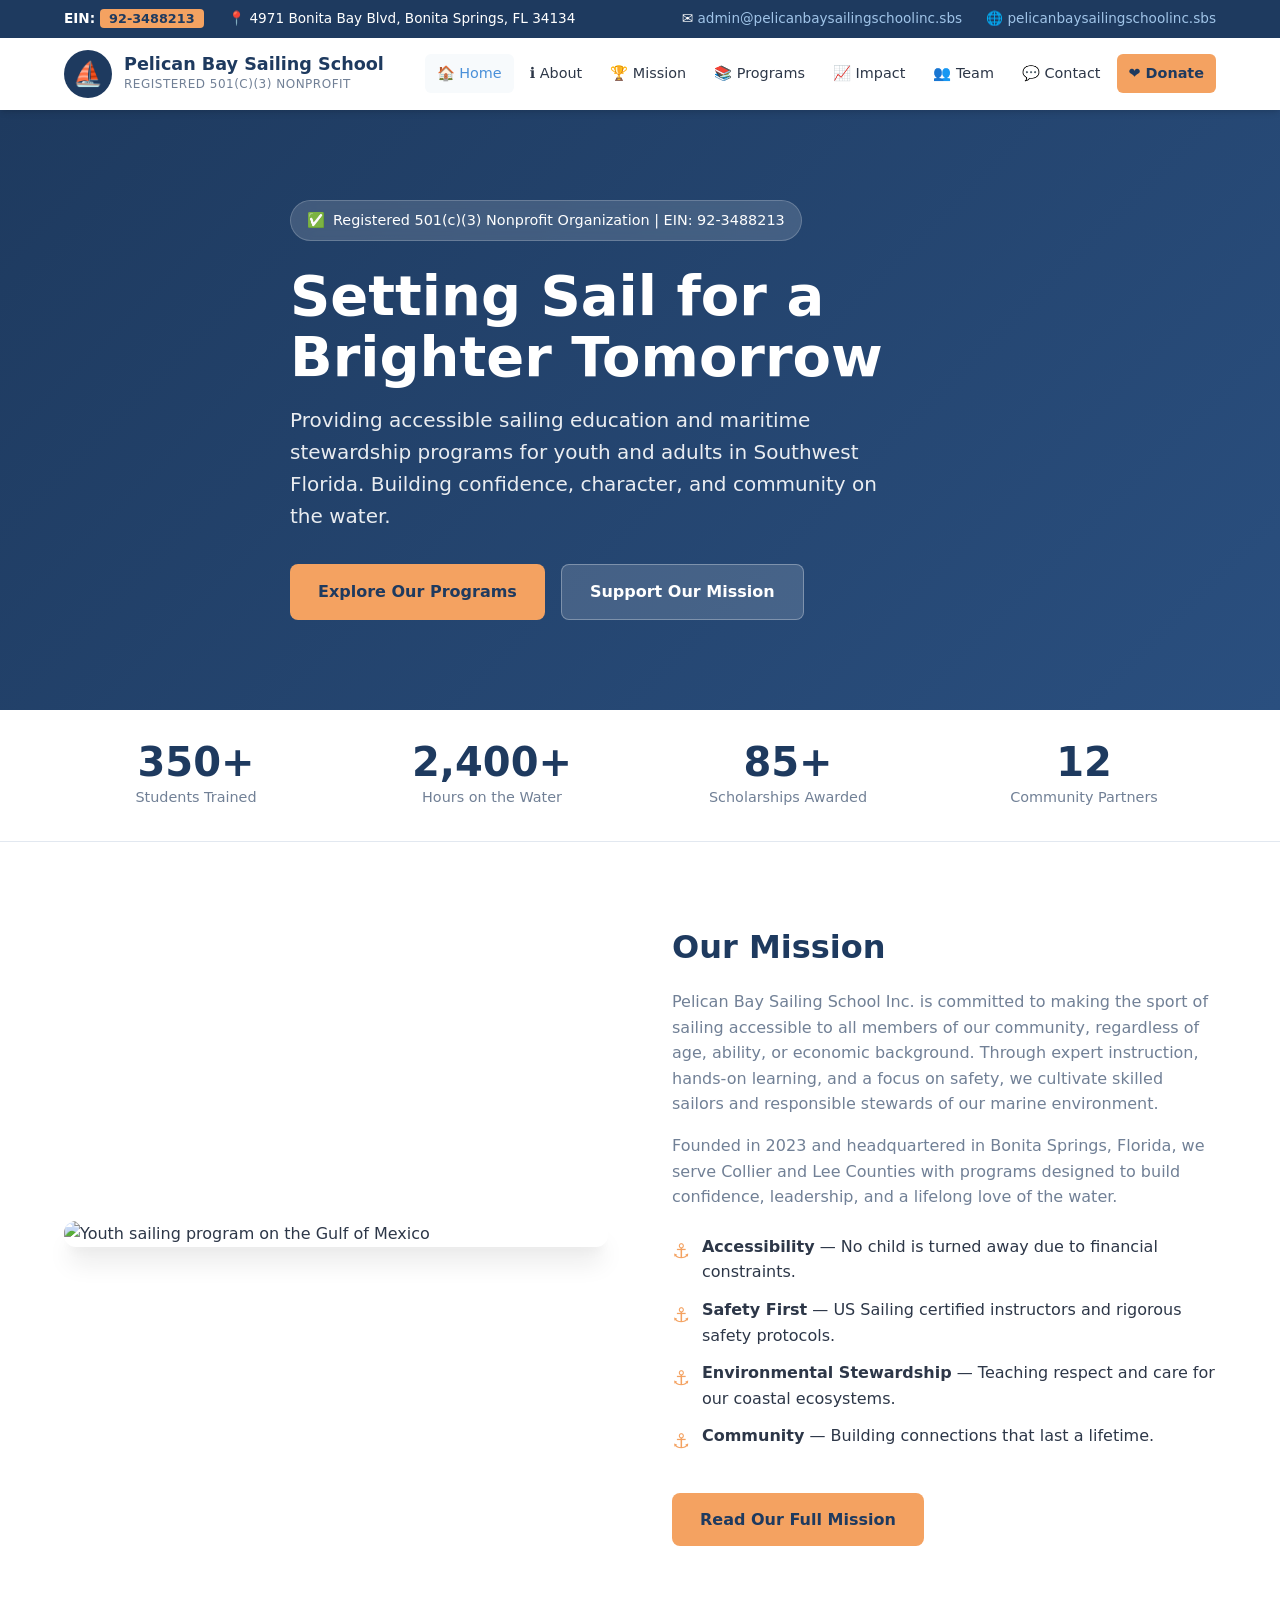
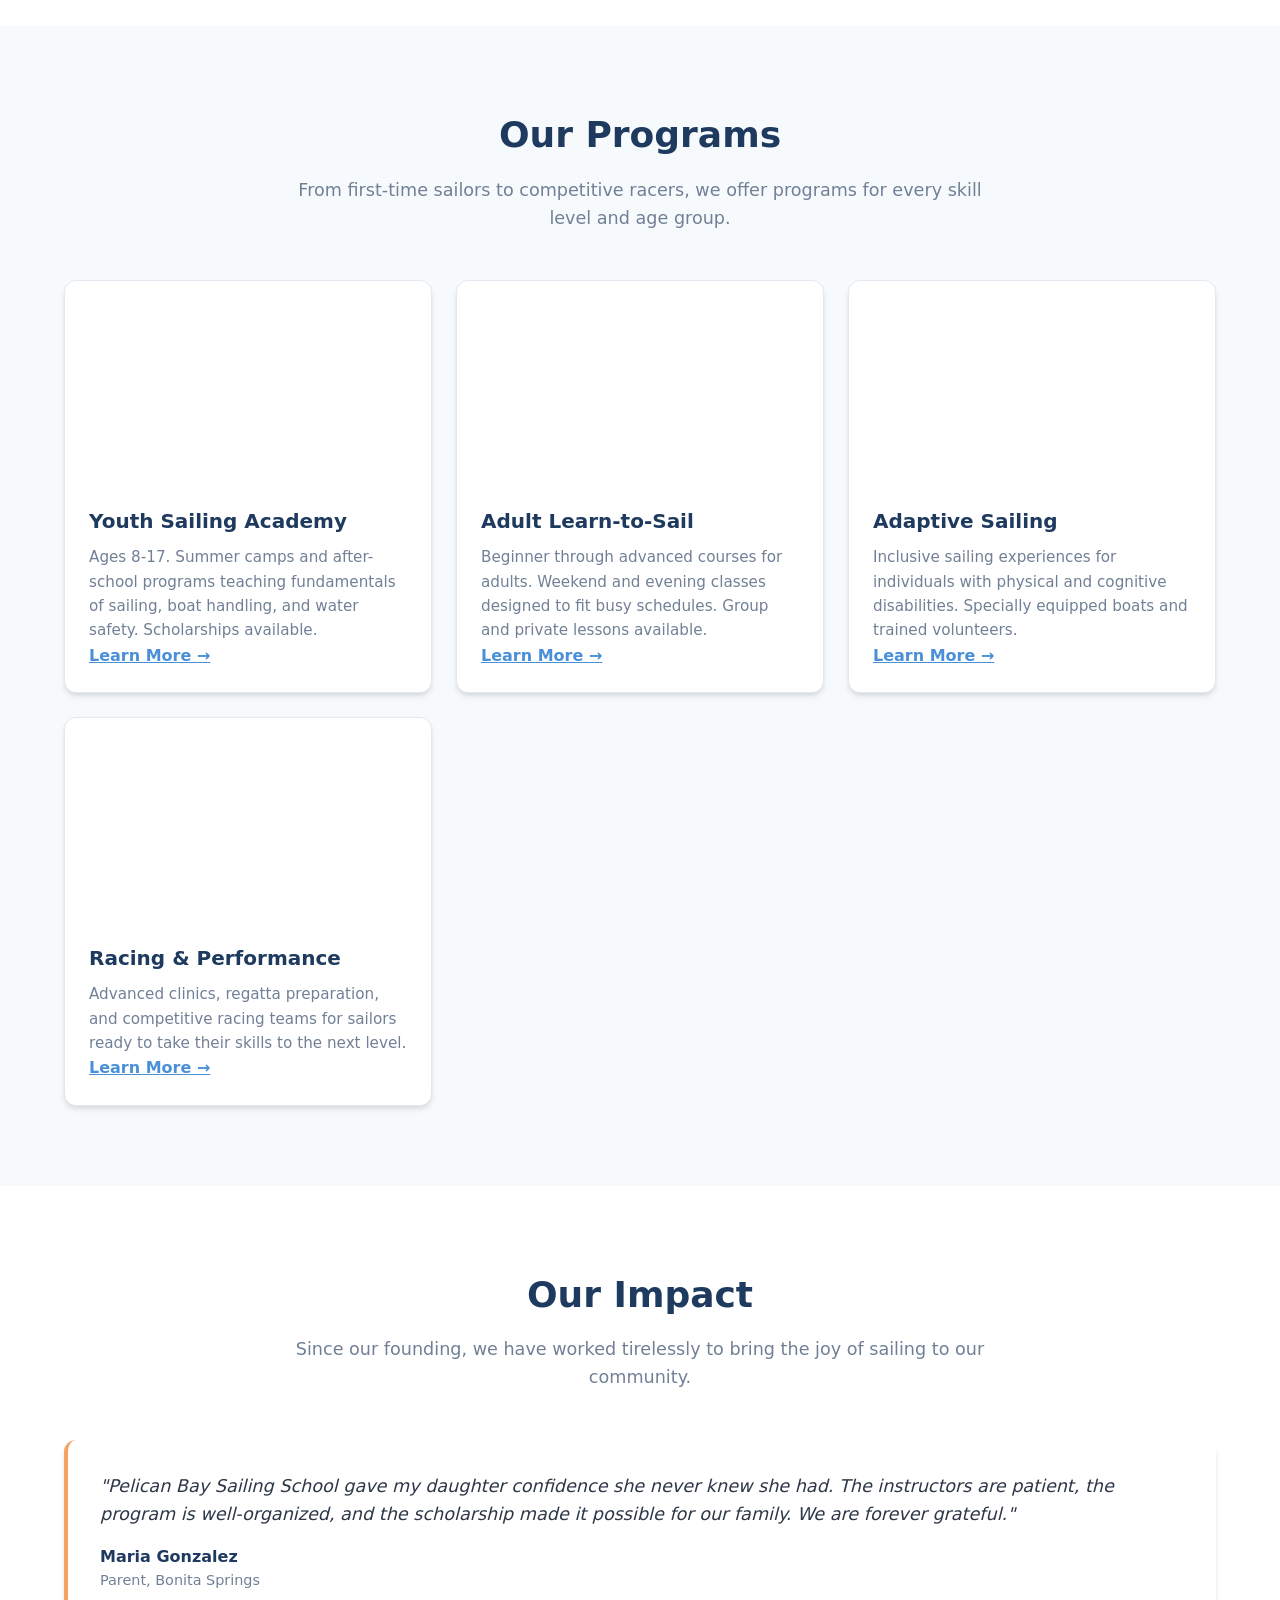
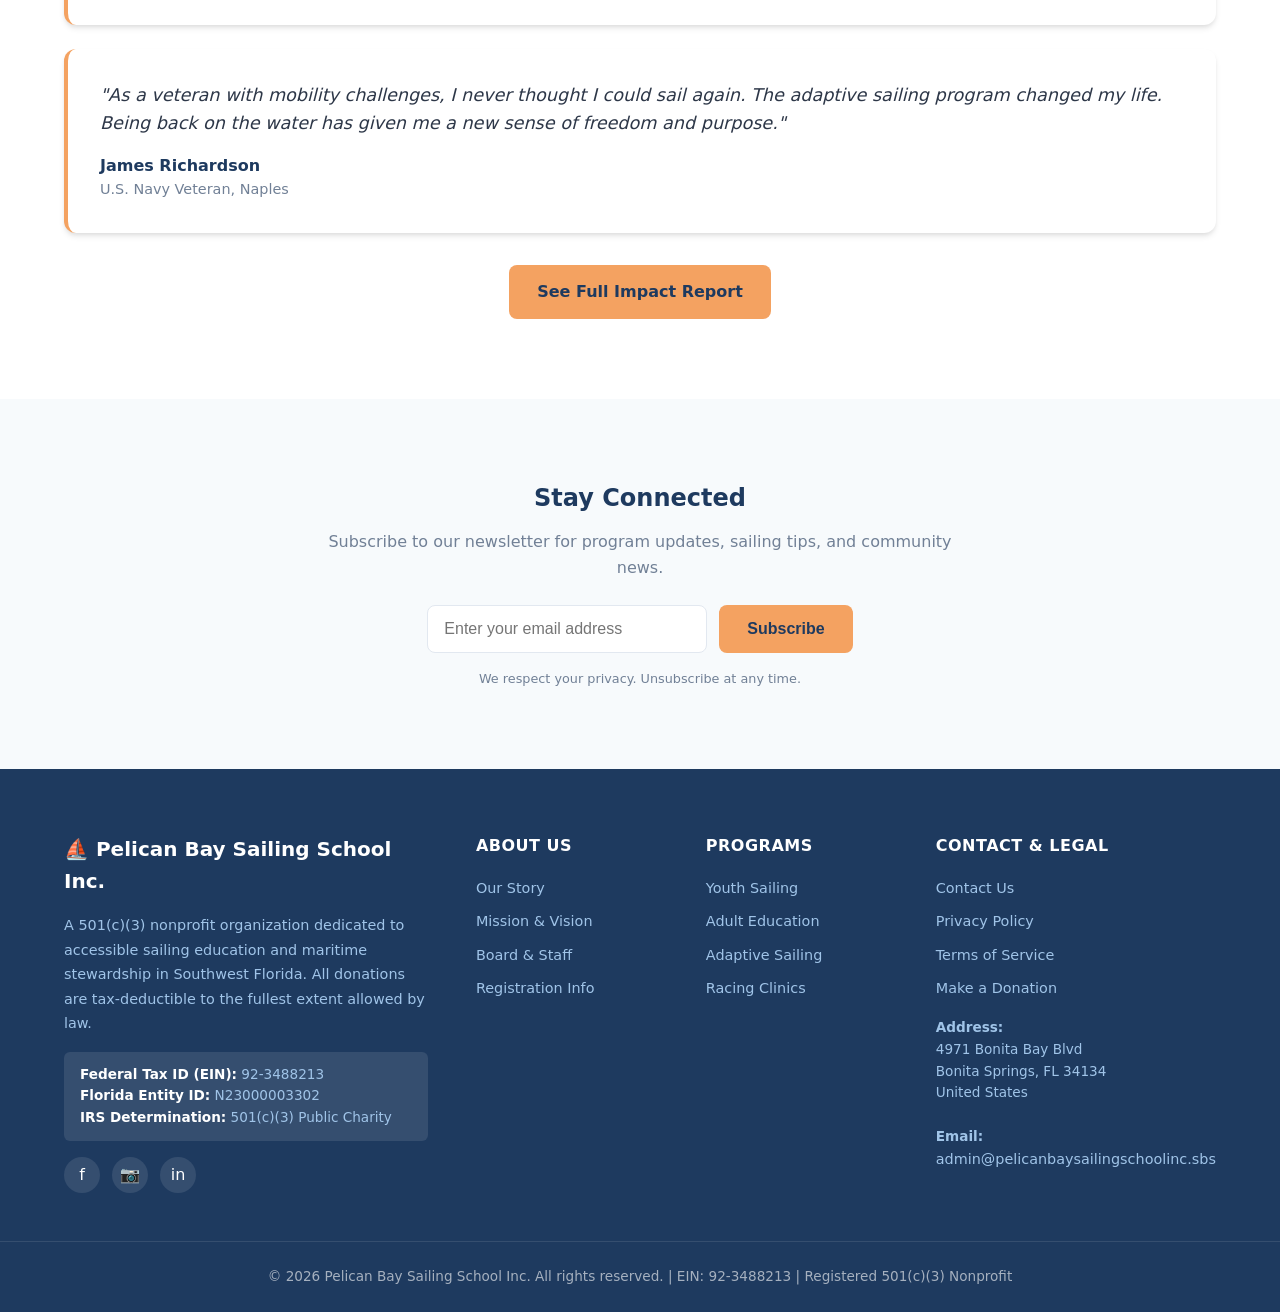
==== index.html @ 3bb71b46 "first commit" ====
<!DOCTYPE html>
<html lang="en">
<head>
  <meta charset="UTF-8">
  <meta name="viewport" content="width=device-width, initial-scale=1.0">
  <meta name="description" content="Pelican Bay Sailing School Inc. is a 501(c)(3) nonprofit providing accessible sailing education for youth and adults in Bonita Springs, Florida. EIN: 92-3488213.">
  <meta name="keywords" content="Pelican Bay Sailing School, sailing school Bonita Springs, nonprofit sailing Florida, 501c3 sailing education, youth sailing program, learn to sail Florida">
  <meta name="author" content="Pelican Bay Sailing School Inc.">
  <meta name="robots" content="index, follow">
  <link rel="canonical" href="https://pelicanbaysailingschoolinc.sbs/">
  <link rel="icon" type="image/svg+xml" href="images/logo-icon.svg">
  <title>Home | Pelican Bay Sailing School Inc.</title>

  <!-- Open Graph -->
  <meta property="og:title" content="Home | Pelican Bay Sailing School Inc.">
  <meta property="og:description" content="Pelican Bay Sailing School Inc. is a 501(c)(3) nonprofit providing accessible sailing education for youth and adults in Bonita Springs, Florida. EIN: 92-3488213.">
  <meta property="og:type" content="website">
  <meta property="og:url" content="https://pelicanbaysailingschoolinc.sbs/">
  <meta property="og:image" content="https://pelicanbaysailingschoolinc.sbs/images/og-image.jpg">
  <meta property="og:site_name" content="Pelican Bay Sailing School Inc.">

  <!-- Twitter Card -->
  <meta name="twitter:card" content="summary_large_image">
  <meta name="twitter:title" content="Home | Pelican Bay Sailing School Inc.">
  <meta name="twitter:description" content="Pelican Bay Sailing School Inc. is a 501(c)(3) nonprofit providing accessible sailing education for youth and adults in Bonita Springs, Florida. EIN: 92-3488213.">

  <!-- Google Verification (replace with actual code) -->
  <meta name="google-site-verification" content="YOUR_GOOGLE_VERIFICATION_CODE">

  <!-- Schema.org Organization -->
  <script type="application/ld+json">
  {
    "@context": "https://schema.org",
    "@type": "NGO",
    "name": "Pelican Bay Sailing School Inc.",
    "alternateName": "Pelican Bay Sailing School",
    "url": "https://pelicanbaysailingschoolinc.sbs",
    "logo": "https://pelicanbaysailingschoolinc.sbs/images/logo-icon.svg",
    "description": "A 501(c)(3) nonprofit organization dedicated to providing accessible sailing education and maritime programs for youth and adults in Southwest Florida.",
    "nonprofitStatus": "Nonprofit501c3",
    "taxID": "92-3488213",
    "foundingDate": "2023",
    "address": {
      "@type": "PostalAddress",
      "streetAddress": "4971 Bonita Bay Blvd",
      "addressLocality": "Bonita Springs",
      "addressRegion": "FL",
      "postalCode": "34134",
      "addressCountry": "US"
    },
    "email": "admin@pelicanbaysailingschoolinc.sbs",
    "areaServed": {
      "@type": "City",
      "name": "Bonita Springs, Florida"
    },
    "sameAs": [
      "https://www.facebook.com/pelicanbaysailing",
      "https://www.instagram.com/pelicanbaysailing"
    ]
  }
  </script>

  <link rel="stylesheet" href="css/style.css">
  
</head>
<body>

<!-- Top Bar -->
<div class="top-bar">
  <div class="container">
    <div class="top-bar-left">
      <span><strong>EIN:</strong> <span class="ein-badge">92-3488213</span></span>
      <span>&#128205; 4971 Bonita Bay Blvd, Bonita Springs, FL 34134</span>
    </div>
    <div class="top-bar-right">
      <span>&#9993; <a href="mailto:admin@pelicanbaysailingschoolinc.sbs">admin@pelicanbaysailingschoolinc.sbs</a></span>
      <span>&#127760; <a href="https://pelicanbaysailingschoolinc.sbs">pelicanbaysailingschoolinc.sbs</a></span>
    </div>
  </div>
</div>

<!-- Header -->
<header class="site-header">
  <div class="container">
    <a href="index.html" class="logo">
      <div class="logo-icon">&#9973;</div>
      <div class="logo-text">
        <strong>Pelican Bay Sailing School</strong>
        <span>Registered 501(c)(3) Nonprofit</span>
      </div>
    </a>
    <button class="mobile-menu-btn" aria-label="Toggle menu">&#9776;</button>
    <nav class="main-nav">
      <ul>
        <li><a href="index.html">&#127968; Home</a></li>
        <li><a href="about.html">&#8505; About</a></li>
        <li><a href="mission.html">&#127942; Mission</a></li>
        <li><a href="programs.html">&#128218; Programs</a></li>
        <li><a href="impact.html">&#128200; Impact</a></li>
        <li><a href="team.html">&#128101; Team</a></li>
        <li><a href="contact.html">&#128172; Contact</a></li>
        <li><a href="donate.html" class="nav-cta">&#10084; Donate</a></li>
      </ul>
    </nav>
  </div>
</header>

<main>
  <!-- Hero -->
  <section class="hero">
    <div class="hero-bg" style="background-image:url('https://images.unsplash.com/photo-1500930287596-c1ecaa373bb2?w=1920&q=80');"></div>
    <div class="container">
      <div class="hero-badge">
        <span>&#9989;</span> Registered 501(c)(3) Nonprofit Organization | EIN: 92-3488213
      </div>
      <h1>Setting Sail for a Brighter Tomorrow</h1>
      <p>Providing accessible sailing education and maritime stewardship programs for youth and adults in Southwest Florida. Building confidence, character, and community on the water.</p>
      <div class="hero-buttons">
        <a href="programs.html" class="btn btn-primary">Explore Our Programs</a>
        <a href="donate.html" class="btn btn-secondary">Support Our Mission</a>
      </div>
    </div>
  </section>

  <!-- Stats Bar -->
  <section class="stats-bar">
    <div class="container">
      <div class="stat-item">
        <div class="stat-number">350+</div>
        <div class="stat-label">Students Trained</div>
      </div>
      <div class="stat-item">
        <div class="stat-number">2,400+</div>
        <div class="stat-label">Hours on the Water</div>
      </div>
      <div class="stat-item">
        <div class="stat-number">85+</div>
        <div class="stat-label">Scholarships Awarded</div>
      </div>
      <div class="stat-item">
        <div class="stat-number">12</div>
        <div class="stat-label">Community Partners</div>
      </div>
    </div>
  </section>

  <!-- Mission Preview -->
  <section class="section">
    <div class="container">
      <div class="mission-block">
        <div class="mission-img">
          <img src="https://images.unsplash.com/photo-1544551763-46a013bb70d5?w=800&q=80" alt="Youth sailing program on the Gulf of Mexico">
        </div>
        <div class="mission-content">
          <h2>Our Mission</h2>
          <p>Pelican Bay Sailing School Inc. is committed to making the sport of sailing accessible to all members of our community, regardless of age, ability, or economic background. Through expert instruction, hands-on learning, and a focus on safety, we cultivate skilled sailors and responsible stewards of our marine environment.</p>
          <p>Founded in 2023 and headquartered in Bonita Springs, Florida, we serve Collier and Lee Counties with programs designed to build confidence, leadership, and a lifelong love of the water.</p>
          <ul class="values-list">
            <li><span class="icon">&#9875;</span><div><strong>Accessibility</strong> — No child is turned away due to financial constraints.</div></li>
            <li><span class="icon">&#9875;</span><div><strong>Safety First</strong> — US Sailing certified instructors and rigorous safety protocols.</div></li>
            <li><span class="icon">&#9875;</span><div><strong>Environmental Stewardship</strong> — Teaching respect and care for our coastal ecosystems.</div></li>
            <li><span class="icon">&#9875;</span><div><strong>Community</strong> — Building connections that last a lifetime.</div></li>
          </ul>
          <a href="mission.html" class="btn btn-primary" style="margin-top:1.5rem;">Read Our Full Mission</a>
        </div>
      </div>
    </div>
  </section>

  <!-- Programs Preview -->
  <section class="section section-alt">
    <div class="container">
      <div class="section-header">
        <h2>Our Programs</h2>
        <p>From first-time sailors to competitive racers, we offer programs for every skill level and age group.</p>
      </div>
      <div class="card-grid">
        <div class="card">
          <div class="card-img" style="background-image:url('https://images.unsplash.com/photo-1534447677768-be436bb09401?w=600&q=80');"></div>
          <div class="card-body">
            <h3>Youth Sailing Academy</h3>
            <p>Ages 8-17. Summer camps and after-school programs teaching fundamentals of sailing, boat handling, and water safety. Scholarships available.</p>
            <a href="programs.html" style="color:var(--secondary);font-weight:600;">Learn More &rarr;</a>
          </div>
        </div>
        <div class="card">
          <div class="card-img" style="background-image:url('https://images.unsplash.com/photo-1500514966906-fe245eea9344?w=600&q=80');"></div>
          <div class="card-body">
            <h3>Adult Learn-to-Sail</h3>
            <p>Beginner through advanced courses for adults. Weekend and evening classes designed to fit busy schedules. Group and private lessons available.</p>
            <a href="programs.html" style="color:var(--secondary);font-weight:600;">Learn More &rarr;</a>
          </div>
        </div>
        <div class="card">
          <div class="card-img" style="background-image:url('https://images.unsplash.com/photo-1569263979104-865ab7cd8d13?w=600&q=80');"></div>
          <div class="card-body">
            <h3>Adaptive Sailing</h3>
            <p>Inclusive sailing experiences for individuals with physical and cognitive disabilities. Specially equipped boats and trained volunteers.</p>
            <a href="programs.html" style="color:var(--secondary);font-weight:600;">Learn More &rarr;</a>
          </div>
        </div>
        <div class="card">
          <div class="card-img" style="background-image:url('https://images.unsplash.com/photo-1559827260-dc66d52bef19?w=600&q=80');"></div>
          <div class="card-body">
            <h3>Racing & Performance</h3>
            <p>Advanced clinics, regatta preparation, and competitive racing teams for sailors ready to take their skills to the next level.</p>
            <a href="programs.html" style="color:var(--secondary);font-weight:600;">Learn More &rarr;</a>
          </div>
        </div>
      </div>
    </div>
  </section>

  <!-- Impact Preview -->
  <section class="section">
    <div class="container">
      <div class="section-header">
        <h2>Our Impact</h2>
        <p>Since our founding, we have worked tirelessly to bring the joy of sailing to our community.</p>
      </div>
      <div class="testimonial">
        <p>"Pelican Bay Sailing School gave my daughter confidence she never knew she had. The instructors are patient, the program is well-organized, and the scholarship made it possible for our family. We are forever grateful."</p>
        <div class="testimonial-author">Maria Gonzalez</div>
        <div class="testimonial-role">Parent, Bonita Springs</div>
      </div>
      <div class="testimonial">
        <p>"As a veteran with mobility challenges, I never thought I could sail again. The adaptive sailing program changed my life. Being back on the water has given me a new sense of freedom and purpose."</p>
        <div class="testimonial-author">James Richardson</div>
        <div class="testimonial-role">U.S. Navy Veteran, Naples</div>
      </div>
      <div class="text-center mt-2">
        <a href="impact.html" class="btn btn-primary">See Full Impact Report</a>
      </div>
    </div>
  </section>

  <!-- Newsletter -->
  <section class="section section-alt">
    <div class="container" style="max-width:700px;text-align:center;">
      <h2 style="color:var(--primary);margin-bottom:0.75rem;">Stay Connected</h2>
      <p style="color:var(--text-light);margin-bottom:1.5rem;">Subscribe to our newsletter for program updates, sailing tips, and community news.</p>
      <form style="display:flex;gap:0.75rem;flex-wrap:wrap;justify-content:center;">
        <input type="email" placeholder="Enter your email address" required style="padding:0.875rem 1rem;border:1px solid var(--border);border-radius:8px;min-width:280px;font-size:1rem;">
        <button type="submit" class="btn btn-primary">Subscribe</button>
      </form>
      <p style="font-size:0.8rem;color:var(--text-light);margin-top:1rem;">We respect your privacy. Unsubscribe at any time.</p>
    </div>
  </section>
</main>

<!-- Footer -->
<footer class="site-footer">
  <div class="footer-grid">
    <div class="footer-brand">
      <h3>&#9973; Pelican Bay Sailing School Inc.</h3>
      <p>A 501(c)(3) nonprofit organization dedicated to accessible sailing education and maritime stewardship in Southwest Florida. All donations are tax-deductible to the fullest extent allowed by law.</p>
      <div class="ein-box">
        <strong>Federal Tax ID (EIN):</strong> 92-3488213<br>
        <strong>Florida Entity ID:</strong> N23000003302<br>
        <strong>IRS Determination:</strong> 501(c)(3) Public Charity
      </div>
      <div class="social-links">
        <a href="https://facebook.com/pelicanbaysailing" aria-label="Facebook" target="_blank" rel="noopener">f</a>
        <a href="https://instagram.com/pelicanbaysailing" aria-label="Instagram" target="_blank" rel="noopener">&#128247;</a>
        <a href="https://linkedin.com/company/pelican-bay-sailing-school" aria-label="LinkedIn" target="_blank" rel="noopener">in</a>
      </div>
    </div>
    <div class="footer-links">
      <h4>About Us</h4>
      <ul>
        <li><a href="about.html">Our Story</a></li>
        <li><a href="mission.html">Mission & Vision</a></li>
        <li><a href="team.html">Board & Staff</a></li>
        <li><a href="registration.html">Registration Info</a></li>
      </ul>
    </div>
    <div class="footer-links">
      <h4>Programs</h4>
      <ul>
        <li><a href="programs.html">Youth Sailing</a></li>
        <li><a href="programs.html">Adult Education</a></li>
        <li><a href="programs.html">Adaptive Sailing</a></li>
        <li><a href="programs.html">Racing Clinics</a></li>
      </ul>
    </div>
    <div class="footer-links">
      <h4>Contact & Legal</h4>
      <ul>
        <li><a href="contact.html">Contact Us</a></li>
        <li><a href="privacy.html">Privacy Policy</a></li>
        <li><a href="terms.html">Terms of Service</a></li>
        <li><a href="donate.html">Make a Donation</a></li>
      </ul>
      <p style="margin-top:1rem;font-size:0.85rem;">
        <strong>Address:</strong><br>
        4971 Bonita Bay Blvd<br>
        Bonita Springs, FL 34134<br>
        United States<br><br>
        <strong>Email:</strong><br>
        <a href="mailto:admin@pelicanbaysailingschoolinc.sbs" style="color:#a0c4e8;">admin@pelicanbaysailingschoolinc.sbs</a>
      </p>
    </div>
  </div>
  <div class="footer-bottom">
    <p>&copy; <span class="current-year"></span> Pelican Bay Sailing School Inc. All rights reserved. | EIN: 92-3488213 | Registered 501(c)(3) Nonprofit</p>
  </div>
</footer>

<script src="js/main.js"></script>
</body>
</html>
---- css/style.css ----
/* ============================================
   Pelican Bay Sailing School Inc.
   501(c)(3) Nonprofit Website Styles
   EIN: 92-3488213
   ============================================ */

:root {
  --primary: #1e3a5f;
  --primary-light: #2a4f7f;
  --secondary: #4a90d9;
  --accent: #f4a261;
  --accent-dark: #e76f51;
  --text: #2d3748;
  --text-light: #718096;
  --bg: #ffffff;
  --bg-alt: #f7fafc;
  --border: #e2e8f0;
  --success: #38a169;
  --shadow: 0 4px 6px -1px rgba(0,0,0,0.1), 0 2px 4px -1px rgba(0,0,0,0.06);
  --shadow-lg: 0 20px 25px -5px rgba(0,0,0,0.1), 0 10px 10px -5px rgba(0,0,0,0.04);
}

* { margin: 0; padding: 0; box-sizing: border-box; }

html { scroll-behavior: smooth; }

body {
  font-family: 'Segoe UI', system-ui, -apple-system, sans-serif;
  color: var(--text);
  line-height: 1.6;
  background: var(--bg);
}

/* Top Bar */
.top-bar {
  background: var(--primary);
  color: #fff;
  font-size: 0.85rem;
  padding: 0.5rem 0;
}

.top-bar .container {
  max-width: 1200px;
  margin: 0 auto;
  padding: 0 1.5rem;
  display: flex;
  justify-content: space-between;
  align-items: center;
  flex-wrap: wrap;
  gap: 0.5rem;
}

.top-bar a { color: #a0c4e8; text-decoration: none; transition: color 0.2s; }
.top-bar a:hover { color: #fff; }

.top-bar-left, .top-bar-right { display: flex; align-items: center; gap: 1.5rem; flex-wrap: wrap; }

.ein-badge {
  background: var(--accent);
  color: var(--primary);
  padding: 0.15rem 0.6rem;
  border-radius: 4px;
  font-weight: 700;
  font-size: 0.8rem;
}

/* Header */
.site-header {
  background: var(--bg);
  box-shadow: var(--shadow);
  position: sticky;
  top: 0;
  z-index: 1000;
}

.site-header .container {
  max-width: 1200px;
  margin: 0 auto;
  padding: 0 1.5rem;
  display: flex;
  justify-content: space-between;
  align-items: center;
  height: 72px;
}

.logo {
  display: flex;
  align-items: center;
  gap: 0.75rem;
  text-decoration: none;
}

.logo-icon {
  width: 48px;
  height: 48px;
  background: var(--primary);
  border-radius: 50%;
  display: flex;
  align-items: center;
  justify-content: center;
  color: #fff;
  font-size: 1.5rem;
}

.logo-text { display: flex; flex-direction: column; }
.logo-text strong {
  color: var(--primary);
  font-size: 1.1rem;
  line-height: 1.2;
}
.logo-text span {
  color: var(--text-light);
  font-size: 0.75rem;
  text-transform: uppercase;
  letter-spacing: 0.5px;
}

/* Navigation */
.main-nav ul { display: flex; list-style: none; gap: 0.25rem; }

.main-nav a {
  color: var(--text);
  text-decoration: none;
  padding: 0.5rem 0.75rem;
  border-radius: 6px;
  font-weight: 500;
  font-size: 0.9rem;
  transition: all 0.2s;
  display: flex;
  align-items: center;
  gap: 0.35rem;
}

.main-nav a:hover, .main-nav a.active {
  background: var(--bg-alt);
  color: var(--secondary);
}

.nav-cta {
  background: var(--accent) !important;
  color: var(--primary) !important;
  font-weight: 700 !important;
}
.nav-cta:hover { background: #e8954a !important; }

.mobile-menu-btn {
  display: none;
  background: none;
  border: none;
  font-size: 1.5rem;
  cursor: pointer;
  color: var(--primary);
}

/* Hero */
.hero {
  position: relative;
  min-height: 600px;
  display: flex;
  align-items: center;
  background: linear-gradient(135deg, var(--primary) 0%, var(--primary-light) 100%);
  overflow: hidden;
}

.hero-bg {
  position: absolute;
  inset: 0;
  opacity: 0.25;
  background-size: cover;
  background-position: center;
}

.hero .container {
  position: relative;
  z-index: 2;
  max-width: 1200px;
  margin: 0 auto;
  padding: 4rem 1.5rem;
  color: #fff;
}

.hero-badge {
  display: inline-flex;
  align-items: center;
  gap: 0.5rem;
  background: rgba(255,255,255,0.15);
  backdrop-filter: blur(10px);
  padding: 0.5rem 1rem;
  border-radius: 50px;
  font-size: 0.9rem;
  margin-bottom: 1.5rem;
  border: 1px solid rgba(255,255,255,0.2);
}

.hero h1 {
  font-size: 3.5rem;
  line-height: 1.1;
  margin-bottom: 1rem;
  max-width: 700px;
}

.hero p {
  font-size: 1.25rem;
  opacity: 0.9;
  max-width: 600px;
  margin-bottom: 2rem;
}

.hero-buttons { display: flex; gap: 1rem; flex-wrap: wrap; }

.btn {
  display: inline-flex;
  align-items: center;
  gap: 0.5rem;
  padding: 0.875rem 1.75rem;
  border-radius: 8px;
  text-decoration: none;
  font-weight: 600;
  transition: all 0.2s;
  border: none;
  cursor: pointer;
  font-size: 1rem;
}

.btn-primary {
  background: var(--accent);
  color: var(--primary);
}
.btn-primary:hover { background: #e8954a; transform: translateY(-2px); }

.btn-secondary {
  background: rgba(255,255,255,0.15);
  color: #fff;
  border: 1px solid rgba(255,255,255,0.3);
}
.btn-secondary:hover { background: rgba(255,255,255,0.25); }

/* Stats Bar */
.stats-bar {
  background: var(--bg);
  border-bottom: 1px solid var(--border);
  padding: 2rem 0;
}

.stats-bar .container {
  max-width: 1200px;
  margin: 0 auto;
  padding: 0 1.5rem;
  display: grid;
  grid-template-columns: repeat(4, 1fr);
  gap: 2rem;
}

.stat-item { text-align: center; }
.stat-number {
  font-size: 2.5rem;
  font-weight: 800;
  color: var(--primary);
  line-height: 1;
}
.stat-label {
  color: var(--text-light);
  font-size: 0.9rem;
  margin-top: 0.25rem;
}

/* Sections */
.section {
  padding: 5rem 0;
}

.section-alt { background: var(--bg-alt); }

.container {
  max-width: 1200px;
  margin: 0 auto;
  padding: 0 1.5rem;
}

.section-header {
  text-align: center;
  max-width: 700px;
  margin: 0 auto 3rem;
}

.section-header h2 {
  font-size: 2.25rem;
  color: var(--primary);
  margin-bottom: 0.75rem;
}

.section-header p {
  color: var(--text-light);
  font-size: 1.1rem;
}

/* Cards */
.card-grid {
  display: grid;
  grid-template-columns: repeat(auto-fit, minmax(280px, 1fr));
  gap: 1.5rem;
}

.card {
  background: var(--bg);
  border-radius: 12px;
  overflow: hidden;
  box-shadow: var(--shadow);
  transition: transform 0.2s, box-shadow 0.2s;
  border: 1px solid var(--border);
}

.card:hover {
  transform: translateY(-4px);
  box-shadow: var(--shadow-lg);
}

.card-img {
  height: 200px;
  background-size: cover;
  background-position: center;
}

.card-body { padding: 1.5rem; }

.card h3 {
  font-size: 1.25rem;
  color: var(--primary);
  margin-bottom: 0.5rem;
}

.card p { color: var(--text-light); font-size: 0.95rem; }

/* Mission Block */
.mission-block {
  display: grid;
  grid-template-columns: 1fr 1fr;
  gap: 4rem;
  align-items: center;
}

.mission-img {
  border-radius: 12px;
  overflow: hidden;
  box-shadow: var(--shadow-lg);
}

.mission-img img { width: 100%; height: auto; display: block; }

.mission-content h2 {
  font-size: 2rem;
  color: var(--primary);
  margin-bottom: 1rem;
}

.mission-content p { margin-bottom: 1rem; color: var(--text-light); }

.values-list {
  list-style: none;
  margin-top: 1.5rem;
}

.values-list li {
  display: flex;
  align-items: flex-start;
  gap: 0.75rem;
  margin-bottom: 0.75rem;
}

.values-list .icon {
  color: var(--accent);
  font-size: 1.25rem;
  flex-shrink: 0;
  margin-top: 0.1rem;
}

/* Timeline */
.timeline {
  position: relative;
  padding-left: 2rem;
}

.timeline::before {
  content: '';
  position: absolute;
  left: 0;
  top: 0;
  bottom: 0;
  width: 2px;
  background: var(--border);
}

.timeline-item {
  position: relative;
  padding-bottom: 2rem;
}

.timeline-item::before {
  content: '';
  position: absolute;
  left: -2rem;
  top: 0.25rem;
  width: 12px;
  height: 12px;
  border-radius: 50%;
  background: var(--accent);
  margin-left: -5px;
}

.timeline-year {
  font-weight: 700;
  color: var(--accent-dark);
  font-size: 0.9rem;
}

.timeline-item h4 { color: var(--primary); margin: 0.25rem 0; }

/* Team Grid */
.team-grid {
  display: grid;
  grid-template-columns: repeat(auto-fit, minmax(250px, 1fr));
  gap: 2rem;
}

.team-card {
  text-align: center;
  padding: 2rem;
  background: var(--bg);
  border-radius: 12px;
  box-shadow: var(--shadow);
  border: 1px solid var(--border);
}

.team-avatar {
  width: 120px;
  height: 120px;
  border-radius: 50%;
  background: var(--bg-alt);
  margin: 0 auto 1rem;
  display: flex;
  align-items: center;
  justify-content: center;
  font-size: 2.5rem;
  color: var(--primary);
  border: 3px solid var(--accent);
}

.team-card h4 { color: var(--primary); margin-bottom: 0.25rem; }
.team-role {
  color: var(--accent-dark);
  font-weight: 600;
  font-size: 0.9rem;
  margin-bottom: 0.75rem;
}

/* Contact */
.contact-grid {
  display: grid;
  grid-template-columns: 1fr 1fr;
  gap: 3rem;
}

.contact-info h3 {
  color: var(--primary);
  margin-bottom: 1rem;
  font-size: 1.5rem;
}

.info-item {
  display: flex;
  align-items: flex-start;
  gap: 1rem;
  margin-bottom: 1.25rem;
}

.info-item .icon {
  width: 40px;
  height: 40px;
  background: var(--bg-alt);
  border-radius: 8px;
  display: flex;
  align-items: center;
  justify-content: center;
  color: var(--secondary);
  font-size: 1.1rem;
  flex-shrink: 0;
}

.info-item strong { display: block; color: var(--primary); margin-bottom: 0.15rem; }
.info-item a { color: var(--secondary); text-decoration: none; }
.info-item a:hover { text-decoration: underline; }

.contact-form {
  background: var(--bg);
  padding: 2rem;
  border-radius: 12px;
  box-shadow: var(--shadow);
  border: 1px solid var(--border);
}

.form-group { margin-bottom: 1.25rem; }
.form-group label {
  display: block;
  margin-bottom: 0.4rem;
  font-weight: 600;
  color: var(--primary);
  font-size: 0.9rem;
}

.form-group input,
.form-group textarea,
.form-group select {
  width: 100%;
  padding: 0.75rem;
  border: 1px solid var(--border);
  border-radius: 8px;
  font-family: inherit;
  font-size: 1rem;
  transition: border-color 0.2s;
}

.form-group input:focus,
.form-group textarea:focus,
.form-group select:focus {
  outline: none;
  border-color: var(--secondary);
  box-shadow: 0 0 0 3px rgba(74,144,217,0.1);
}

/* Registration Info */
.reg-box {
  background: var(--bg);
  border: 2px solid var(--primary);
  border-radius: 12px;
  padding: 2rem;
  margin-bottom: 2rem;
}

.reg-box h3 {
  color: var(--primary);
  font-size: 1.5rem;
  margin-bottom: 1rem;
  display: flex;
  align-items: center;
  gap: 0.5rem;
}

.reg-detail {
  display: grid;
  grid-template-columns: 200px 1fr;
  gap: 0.5rem 1rem;
  margin-top: 1rem;
}

.reg-detail dt { font-weight: 600; color: var(--text-light); }
.reg-detail dd { color: var(--text); font-weight: 500; }

.ein-highlight {
  font-size: 2rem;
  font-weight: 800;
  color: var(--primary);
  letter-spacing: 1px;
  margin: 0.5rem 0;
}

/* Gallery */
.gallery-grid {
  display: grid;
  grid-template-columns: repeat(auto-fit, minmax(280px, 1fr));
  gap: 1rem;
}

.gallery-item {
  border-radius: 8px;
  overflow: hidden;
  position: relative;
  aspect-ratio: 4/3;
}

.gallery-item img {
  width: 100%;
  height: 100%;
  object-fit: cover;
  transition: transform 0.3s;
}

.gallery-item:hover img { transform: scale(1.05); }

.gallery-caption {
  position: absolute;
  bottom: 0;
  left: 0;
  right: 0;
  background: linear-gradient(transparent, rgba(0,0,0,0.8));
  color: #fff;
  padding: 1.5rem 1rem 1rem;
  font-size: 0.9rem;
}

/* News */
.news-item {
  display: grid;
  grid-template-columns: 120px 1fr;
  gap: 1.5rem;
  padding: 1.5rem;
  background: var(--bg);
  border-radius: 12px;
  box-shadow: var(--shadow);
  border: 1px solid var(--border);
  margin-bottom: 1rem;
}

.news-date {
  text-align: center;
  padding: 1rem;
  background: var(--bg-alt);
  border-radius: 8px;
  height: fit-content;
}

.news-date .day { font-size: 1.75rem; font-weight: 800; color: var(--primary); display: block; }
.news-date .month { font-size: 0.85rem; color: var(--text-light); text-transform: uppercase; }

/* Footer */
.site-footer {
  background: var(--primary);
  color: #a0c4e8;
  padding: 4rem 0 0;
}

.footer-grid {
  display: grid;
  grid-template-columns: 2fr 1fr 1fr 1.5fr;
  gap: 3rem;
  max-width: 1200px;
  margin: 0 auto;
  padding: 0 1.5rem;
}

.footer-brand h3 {
  color: #fff;
  font-size: 1.25rem;
  margin-bottom: 1rem;
  display: flex;
  align-items: center;
  gap: 0.5rem;
}

.footer-brand p { margin-bottom: 1rem; font-size: 0.9rem; line-height: 1.7; }

.footer-brand .ein-box {
  background: rgba(255,255,255,0.1);
  padding: 0.75rem 1rem;
  border-radius: 6px;
  font-size: 0.85rem;
  margin-bottom: 1rem;
}

.footer-brand .ein-box strong { color: #fff; }

.footer-links h4 {
  color: #fff;
  font-size: 1rem;
  margin-bottom: 1rem;
  text-transform: uppercase;
  letter-spacing: 0.5px;
}

.footer-links ul { list-style: none; }
.footer-links li { margin-bottom: 0.5rem; }
.footer-links a {
  color: #a0c4e8;
  text-decoration: none;
  font-size: 0.9rem;
  transition: color 0.2s;
}
.footer-links a:hover { color: #fff; }

.social-links { display: flex; gap: 0.75rem; margin-top: 1rem; }
.social-links a {
  width: 36px;
  height: 36px;
  background: rgba(255,255,255,0.1);
  border-radius: 50%;
  display: flex;
  align-items: center;
  justify-content: center;
  color: #fff;
  text-decoration: none;
  transition: background 0.2s;
}
.social-links a:hover { background: var(--accent); color: var(--primary); }

.footer-bottom {
  border-top: 1px solid rgba(255,255,255,0.1);
  margin-top: 3rem;
  padding: 1.5rem;
  text-align: center;
  font-size: 0.85rem;
  color: rgba(255,255,255,0.6);
}

/* Legal Pages */
.legal-content {
  max-width: 800px;
  margin: 0 auto;
  background: var(--bg);
  padding: 3rem;
  border-radius: 12px;
  box-shadow: var(--shadow);
}

.legal-content h2 {
  color: var(--primary);
  margin: 2rem 0 1rem;
  font-size: 1.5rem;
}

.legal-content h2:first-child { margin-top: 0; }

.legal-content p { margin-bottom: 1rem; color: var(--text-light); }

.legal-content ul { margin-left: 1.5rem; margin-bottom: 1rem; color: var(--text-light); }

.legal-content li { margin-bottom: 0.5rem; }

/* Donate Page */
.donate-options {
  display: grid;
  grid-template-columns: repeat(auto-fit, minmax(250px, 1fr));
  gap: 1.5rem;
  margin: 2rem 0;
}

.donate-card {
  background: var(--bg);
  border: 2px solid var(--border);
  border-radius: 12px;
  padding: 2rem;
  text-align: center;
  transition: all 0.2s;
}

.donate-card:hover { border-color: var(--accent); transform: translateY(-4px); }

.donate-card h3 { color: var(--primary); margin-bottom: 0.5rem; }
.donate-card .amount { font-size: 2.5rem; font-weight: 800; color: var(--accent-dark); }
.donate-card p { color: var(--text-light); margin: 1rem 0; font-size: 0.9rem; }

/* Testimonials */
.testimonial {
  background: var(--bg);
  padding: 2rem;
  border-radius: 12px;
  box-shadow: var(--shadow);
  border-left: 4px solid var(--accent);
  margin-bottom: 1.5rem;
}

.testimonial p {
  font-style: italic;
  color: var(--text);
  font-size: 1.1rem;
  margin-bottom: 1rem;
}

.testimonial-author { font-weight: 700; color: var(--primary); }
.testimonial-role { color: var(--text-light); font-size: 0.9rem; }

/* Utility */
.text-center { text-align: center; }
.mt-2 { margin-top: 2rem; }
.mb-2 { margin-bottom: 2rem; }

.breadcrumb {
  background: var(--bg-alt);
  padding: 1rem 0;
  border-bottom: 1px solid var(--border);
}

.breadcrumb .container {
  max-width: 1200px;
  margin: 0 auto;
  padding: 0 1.5rem;
  font-size: 0.9rem;
  color: var(--text-light);
}

.breadcrumb a { color: var(--secondary); text-decoration: none; }
.breadcrumb a:hover { text-decoration: underline; }

.page-title {
  background: var(--primary);
  color: #fff;
  padding: 4rem 0;
  text-align: center;
}

.page-title h1 { font-size: 2.5rem; margin-bottom: 0.5rem; }
.page-title p { opacity: 0.85; }

/* Responsive */
@media (max-width: 1024px) {
  .footer-grid { grid-template-columns: 1fr 1fr; }
}

@media (max-width: 768px) {
  .mobile-menu-btn { display: block; }
  .main-nav { display: none; position: absolute; top: 72px; left: 0; right: 0; background: var(--bg); box-shadow: var(--shadow); padding: 1rem; }
  .main-nav.active { display: block; }
  .main-nav ul { flex-direction: column; }
  .hero h1 { font-size: 2.25rem; }
  .stats-bar .container { grid-template-columns: repeat(2, 1fr); }
  .mission-block { grid-template-columns: 1fr; }
  .contact-grid { grid-template-columns: 1fr; }
  .footer-grid { grid-template-columns: 1fr; gap: 2rem; }
  .reg-detail { grid-template-columns: 1fr; }
  .news-item { grid-template-columns: 1fr; }
}

@media (max-width: 480px) {
  .hero h1 { font-size: 1.75rem; }
  .stats-bar .container { grid-template-columns: 1fr; }
  .section { padding: 3rem 0; }
}
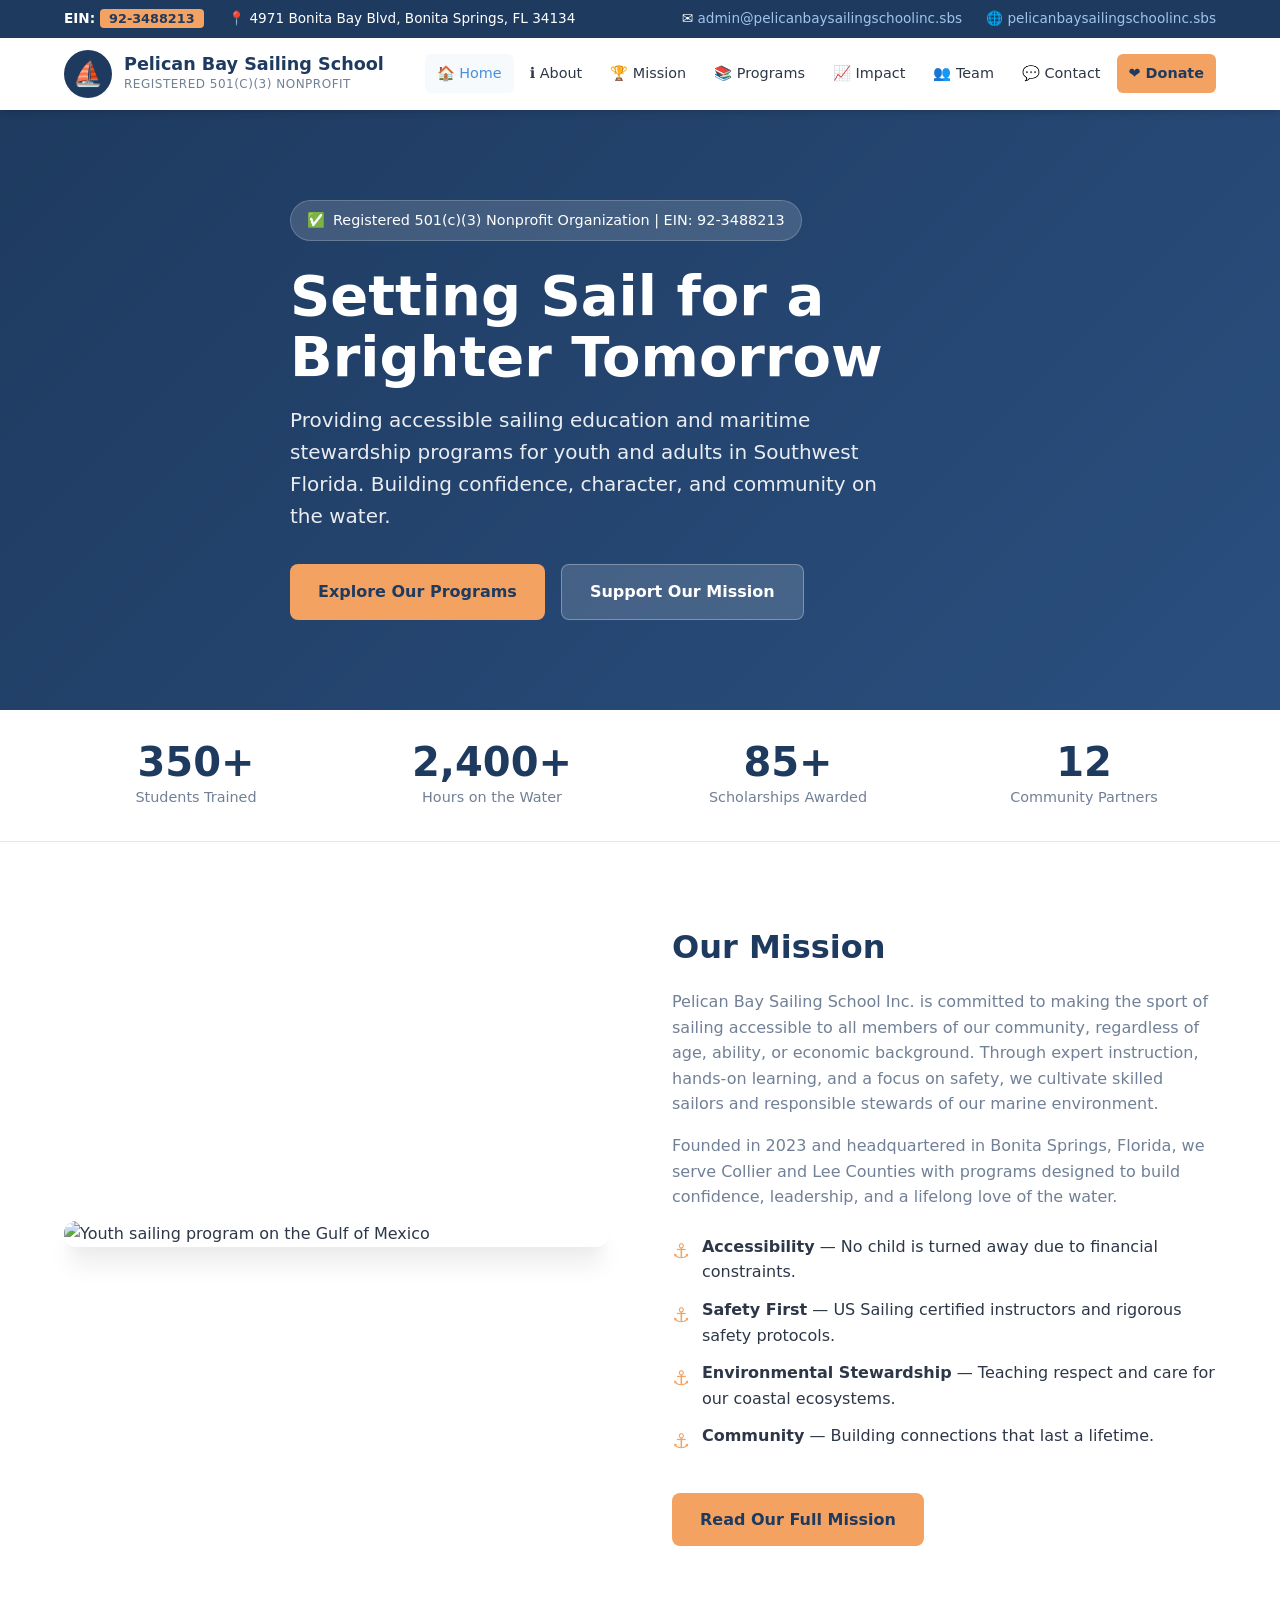
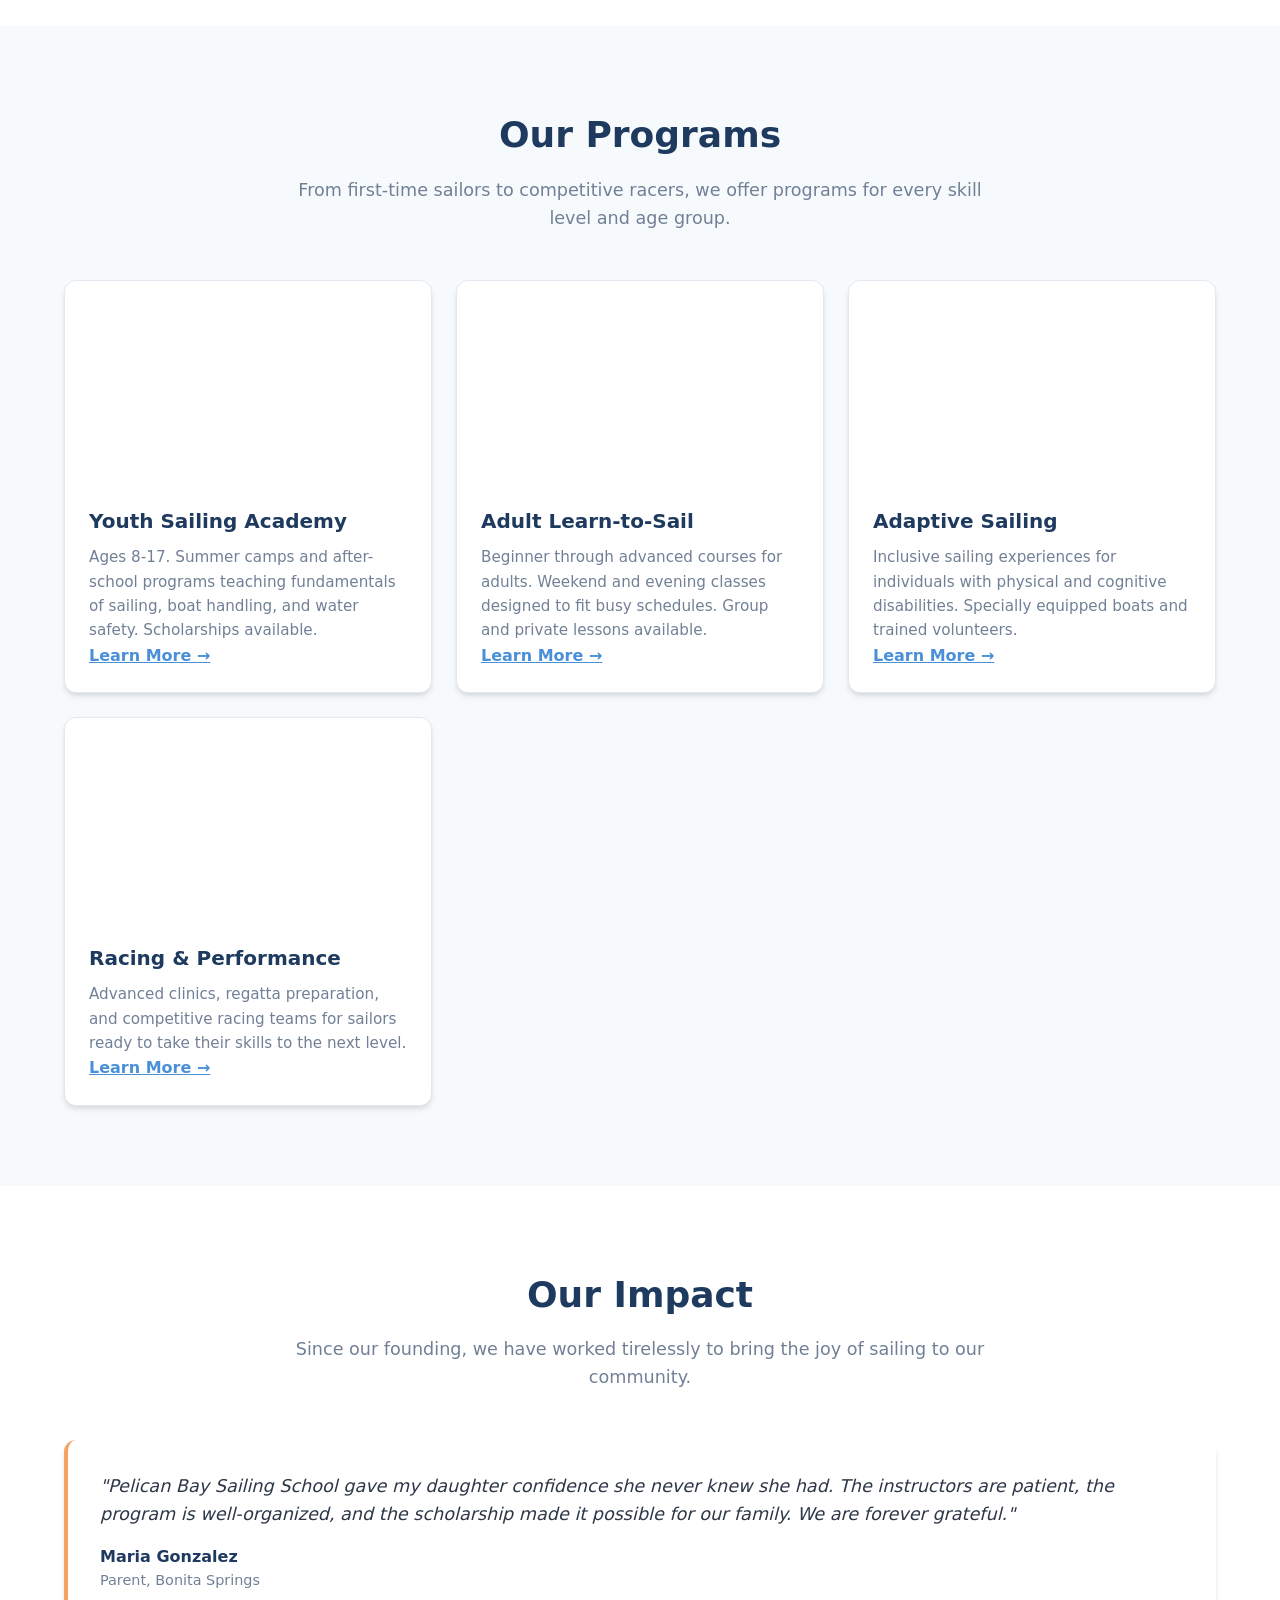
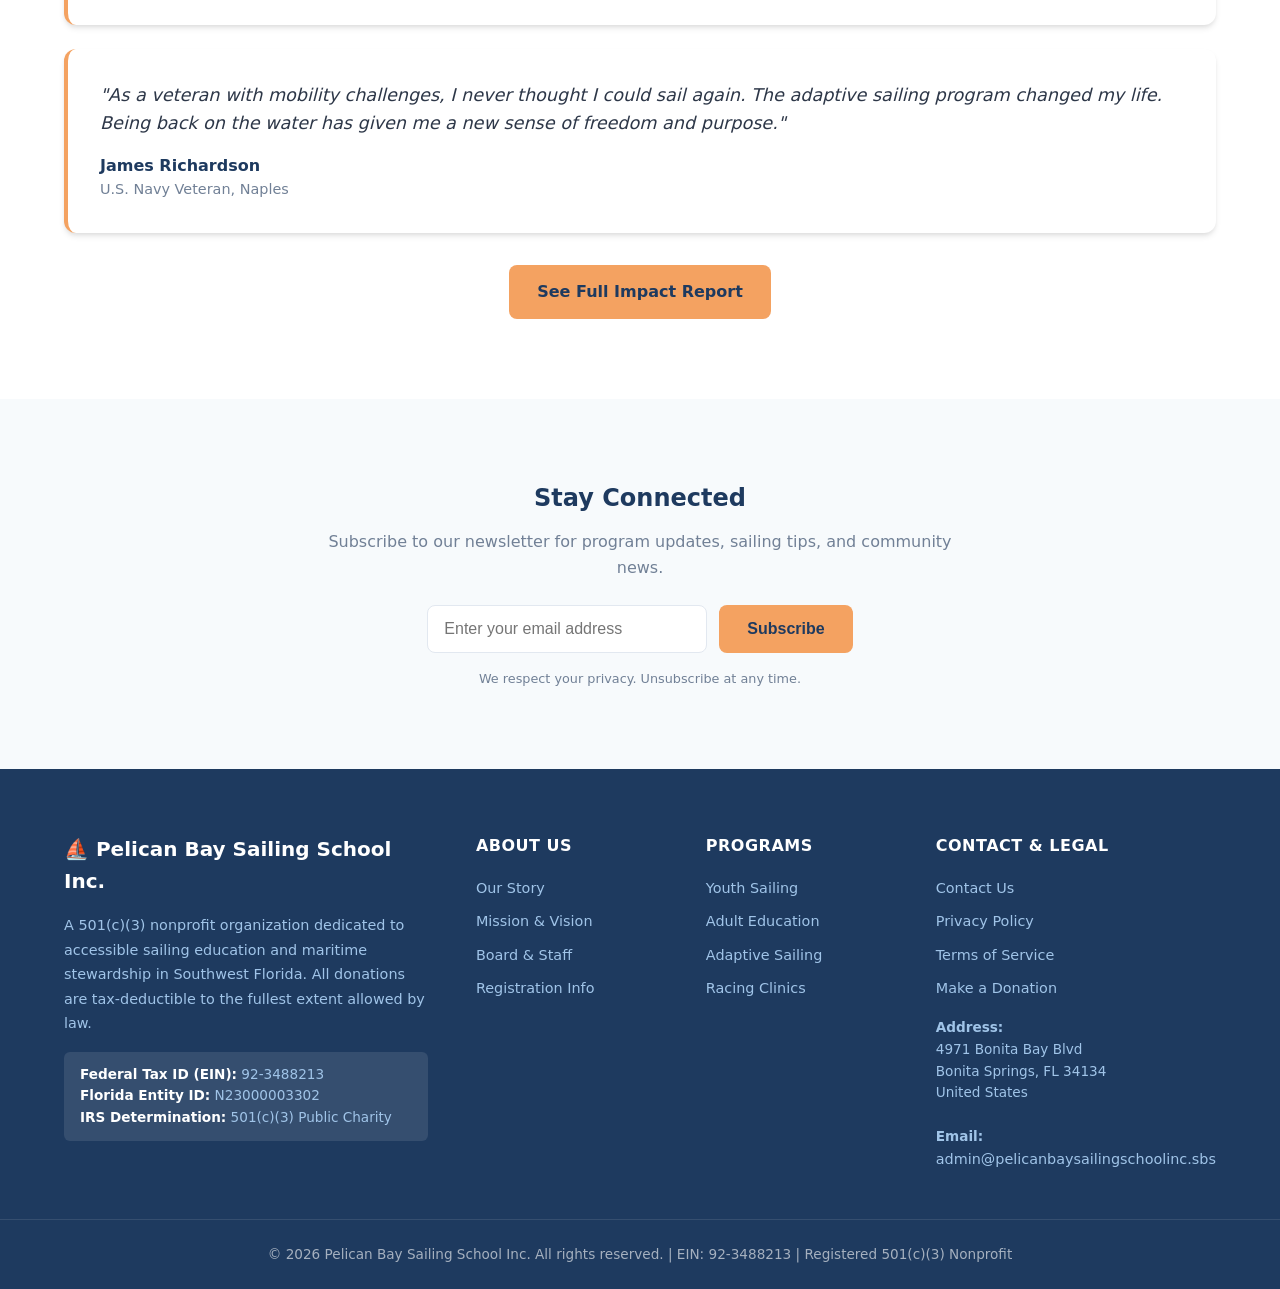
==== commit 2b492960: "Remove social links from index.html Removed social links section from the footer." ====
--- a/index.html
+++ b/index.html
@@ -25,7 +25,7 @@
   <meta name="twitter:description" content="Pelican Bay Sailing School Inc. is a 501(c)(3) nonprofit providing accessible sailing education for youth and adults in Bonita Springs, Florida. EIN: 92-3488213.">
 
   <!-- Google Verification (replace with actual code) -->
-  <meta name="google-site-verification" content="YOUR_GOOGLE_VERIFICATION_CODE">
+  <meta name="google-site-verification" content="Pozbxaj-UjocbGTyTUbjS6zW-PMdNUOLQOpRGWnOACE">
 
   <!-- Schema.org Organization -->
   <script type="application/ld+json">
@@ -259,11 +259,6 @@
         <strong>Florida Entity ID:</strong> N23000003302<br>
         <strong>IRS Determination:</strong> 501(c)(3) Public Charity
       </div>
-      <div class="social-links">
-        <a href="https://facebook.com/pelicanbaysailing" aria-label="Facebook" target="_blank" rel="noopener">f</a>
-        <a href="https://instagram.com/pelicanbaysailing" aria-label="Instagram" target="_blank" rel="noopener">&#128247;</a>
-        <a href="https://linkedin.com/company/pelican-bay-sailing-school" aria-label="LinkedIn" target="_blank" rel="noopener">in</a>
-      </div>
     </div>
     <div class="footer-links">
       <h4>About Us</h4>
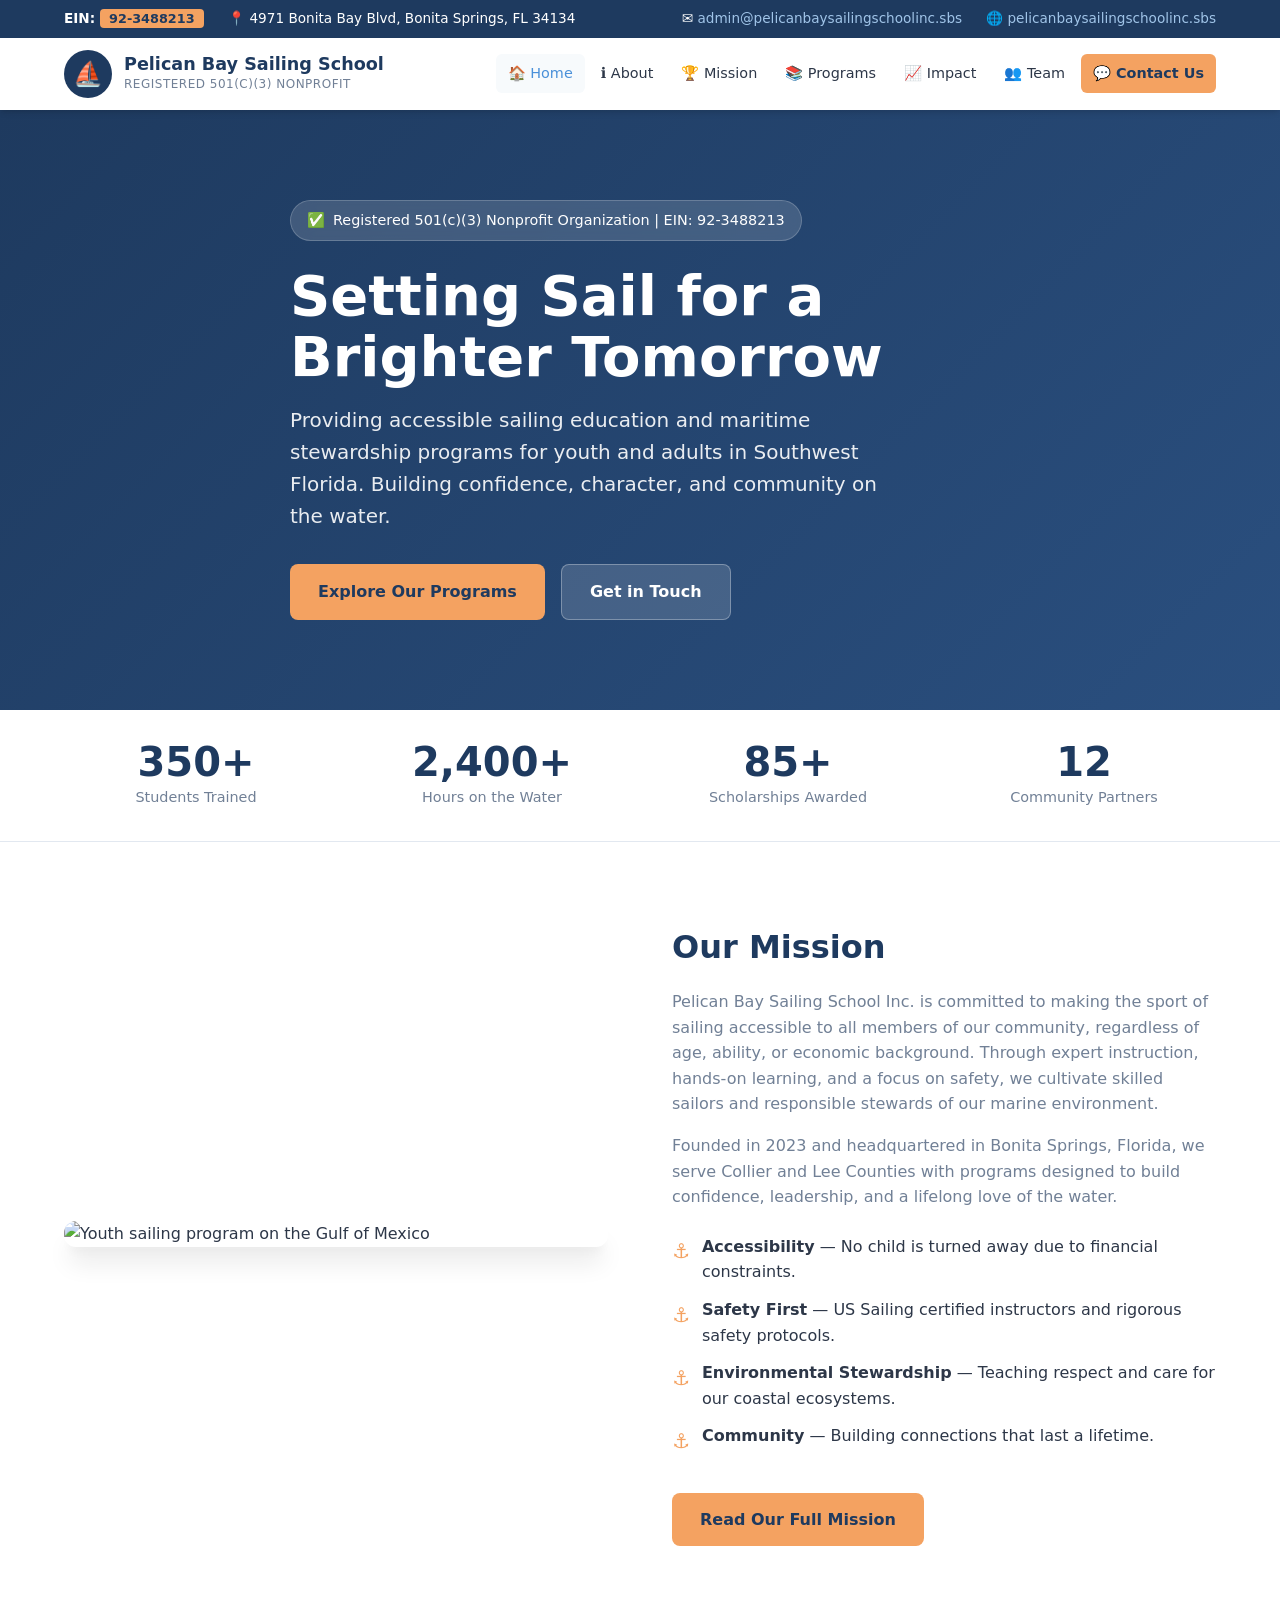
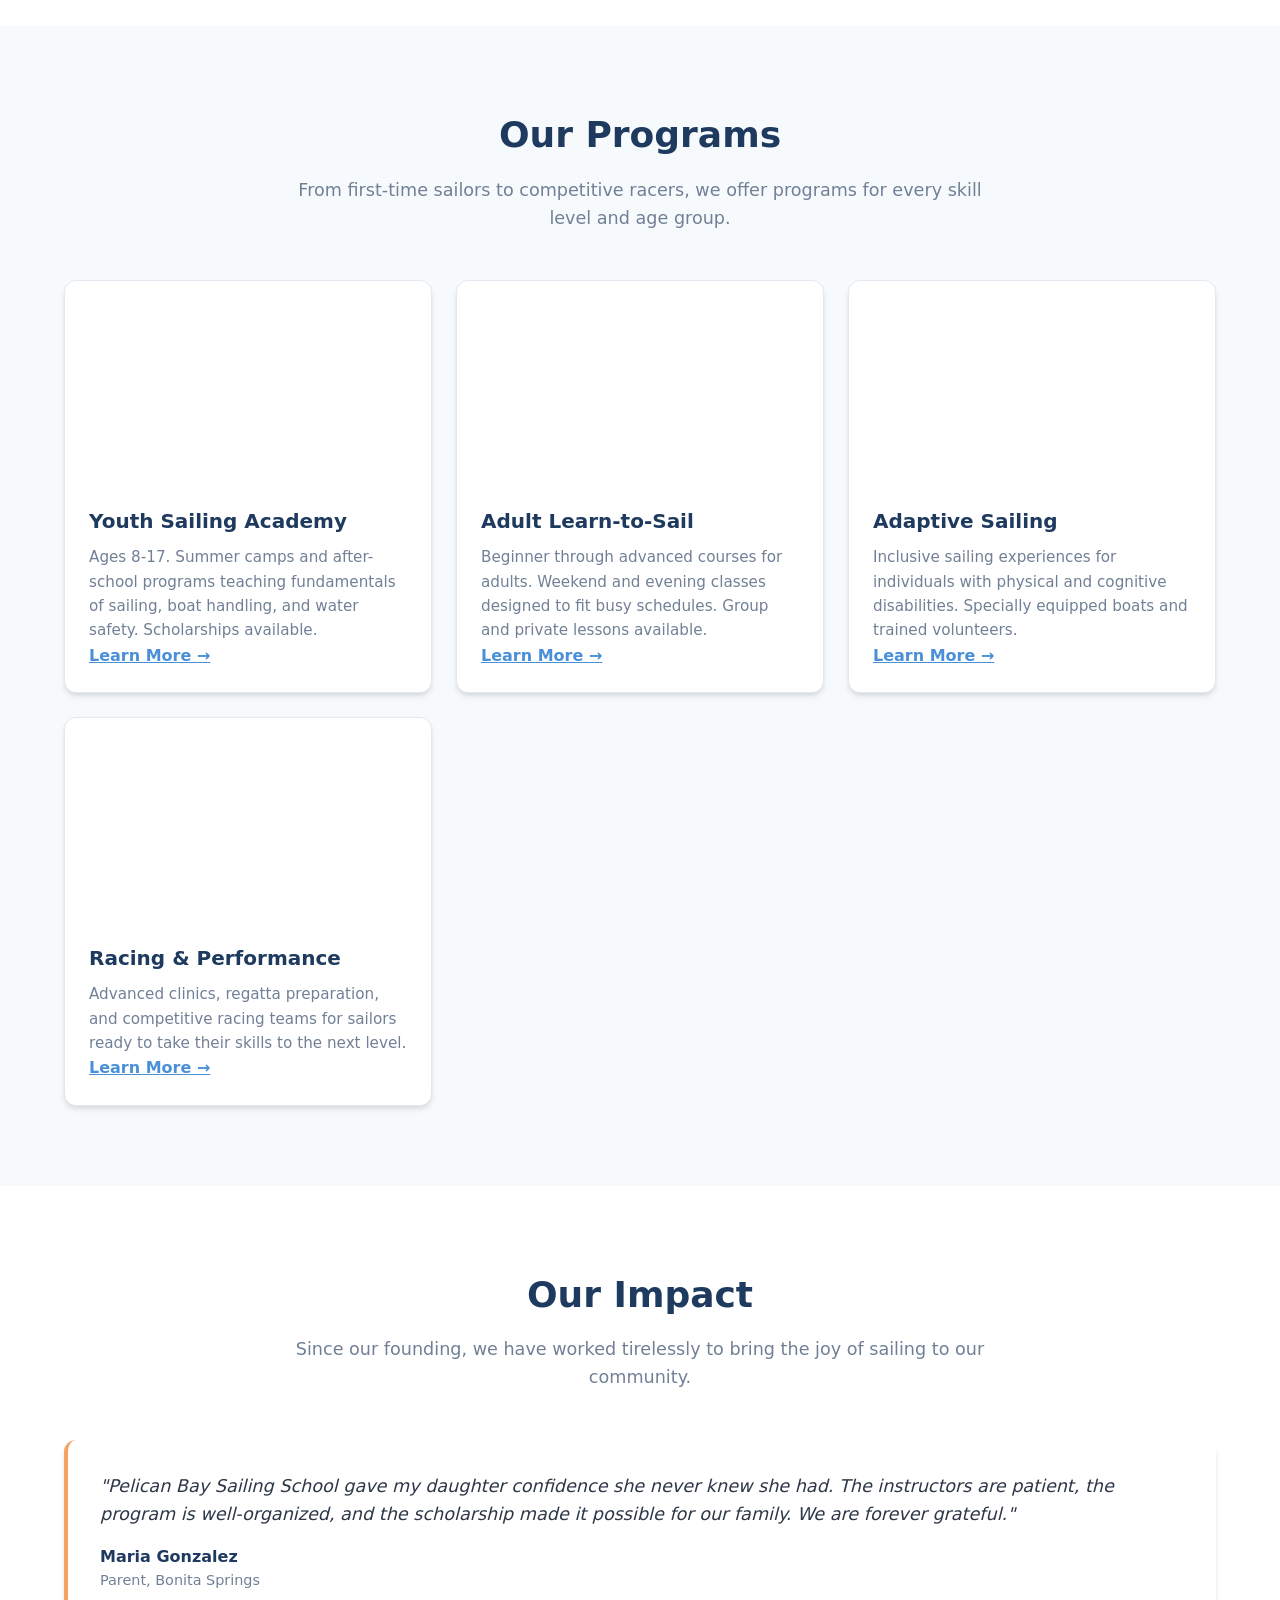
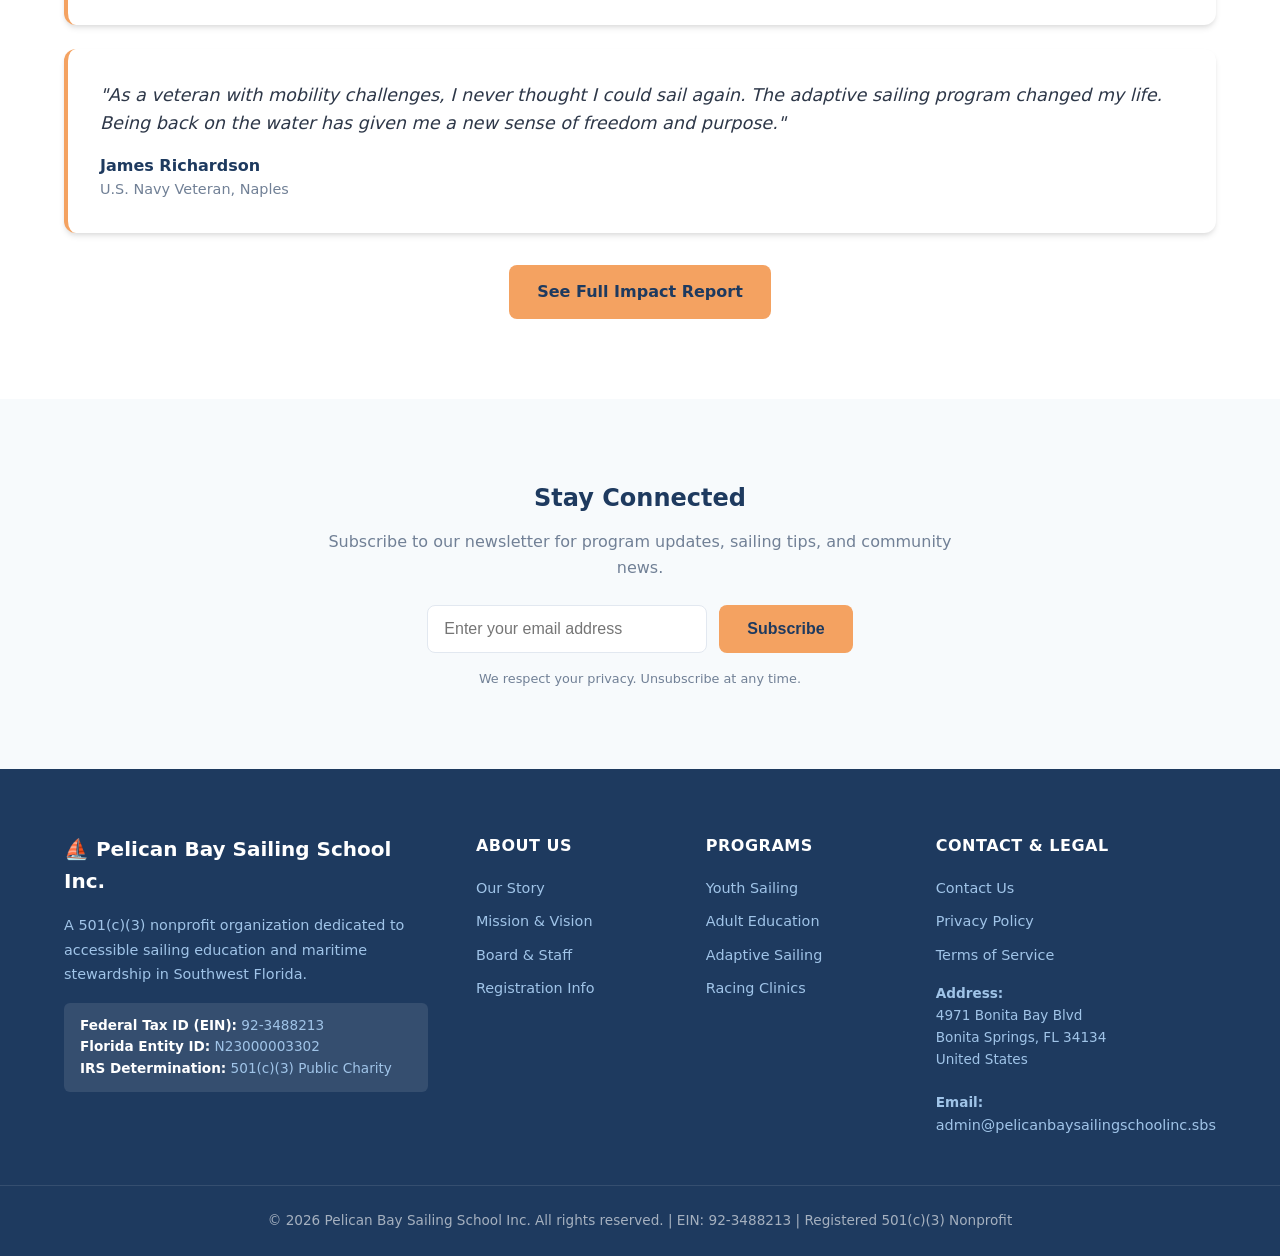
==== commit a130322d: "Revise contact and donation links in index.html Updated contact and donation links in the navigation" ====
--- a/index.html
+++ b/index.html
@@ -24,7 +24,7 @@
   <meta name="twitter:title" content="Home | Pelican Bay Sailing School Inc.">
   <meta name="twitter:description" content="Pelican Bay Sailing School Inc. is a 501(c)(3) nonprofit providing accessible sailing education for youth and adults in Bonita Springs, Florida. EIN: 92-3488213.">
 
-  <!-- Google Verification (replace with actual code) -->
+  <!-- Google Verification -->
   <meta name="google-site-verification" content="Pozbxaj-UjocbGTyTUbjS6zW-PMdNUOLQOpRGWnOACE">
 
   <!-- Schema.org Organization -->
@@ -98,8 +98,7 @@
         <li><a href="programs.html">&#128218; Programs</a></li>
         <li><a href="impact.html">&#128200; Impact</a></li>
         <li><a href="team.html">&#128101; Team</a></li>
-        <li><a href="contact.html">&#128172; Contact</a></li>
-        <li><a href="donate.html" class="nav-cta">&#10084; Donate</a></li>
+        <li><a href="contact.html" class="nav-cta">&#128172; Contact Us</a></li>
       </ul>
     </nav>
   </div>
@@ -117,7 +116,7 @@
       <p>Providing accessible sailing education and maritime stewardship programs for youth and adults in Southwest Florida. Building confidence, character, and community on the water.</p>
       <div class="hero-buttons">
         <a href="programs.html" class="btn btn-primary">Explore Our Programs</a>
-        <a href="donate.html" class="btn btn-secondary">Support Our Mission</a>
+        <a href="contact.html" class="btn btn-secondary">Get in Touch</a>
       </div>
     </div>
   </section>
@@ -253,7 +252,7 @@
   <div class="footer-grid">
     <div class="footer-brand">
       <h3>&#9973; Pelican Bay Sailing School Inc.</h3>
-      <p>A 501(c)(3) nonprofit organization dedicated to accessible sailing education and maritime stewardship in Southwest Florida. All donations are tax-deductible to the fullest extent allowed by law.</p>
+      <p>A 501(c)(3) nonprofit organization dedicated to accessible sailing education and maritime stewardship in Southwest Florida.</p>
       <div class="ein-box">
         <strong>Federal Tax ID (EIN):</strong> 92-3488213<br>
         <strong>Florida Entity ID:</strong> N23000003302<br>
@@ -284,7 +283,6 @@
         <li><a href="contact.html">Contact Us</a></li>
         <li><a href="privacy.html">Privacy Policy</a></li>
         <li><a href="terms.html">Terms of Service</a></li>
-        <li><a href="donate.html">Make a Donation</a></li>
       </ul>
       <p style="margin-top:1rem;font-size:0.85rem;">
         <strong>Address:</strong><br>
